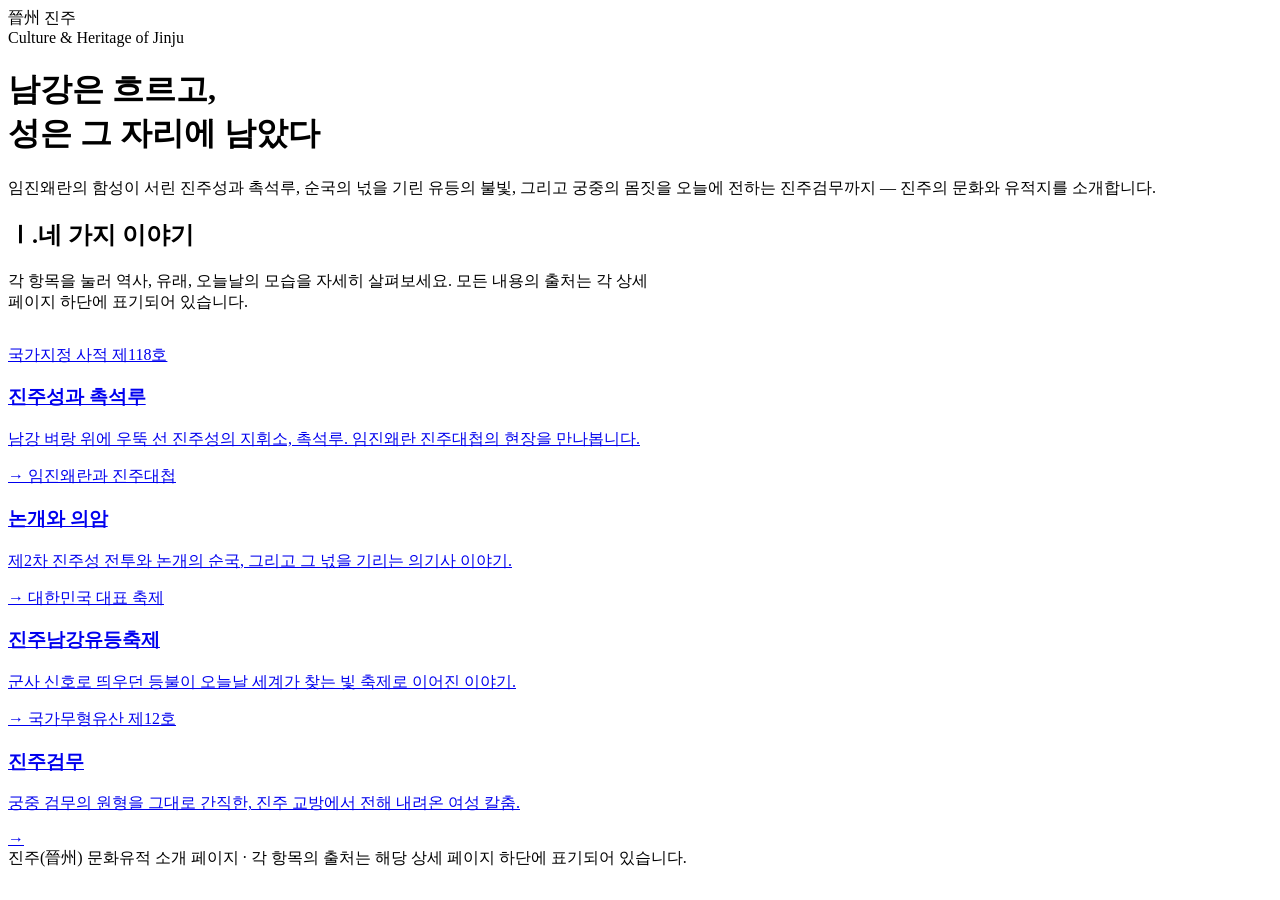
==== index.html @ b7993182 "Add files via upload" ====
<!DOCTYPE html>
<html lang="ko">
<head>
<meta charset="UTF-8">
<meta name="viewport" content="width=device-width, initial-scale=1.0">
<title>진주(晉州) — 남강과 성곽의 도시</title>
<link rel="stylesheet" href="assets/style.css">
</head>
<body>

<nav class="site-nav">
  <div class="brand">晉州 <span>진주</span></div>
</nav>

<header class="hero">
  <div class="lanterns" id="lanterns" aria-hidden="true"></div>
  <div class="hero-inner">
    <span class="eyebrow">Culture &amp; Heritage of Jinju</span>
    <h1>남강은 흐르고,<br>성은 그 자리에 남았다</h1>
    <p class="lede">
      임진왜란의 함성이 서린 진주성과 촉석루, 순국의 넋을 기린 유등의 불빛,
      그리고 궁중의 몸짓을 오늘에 전하는 진주검무까지 —
      진주의 문화와 유적지를 소개합니다.
    </p>
  </div>
</header>

<main>
  <section aria-label="소개 항목">
    <h2 class="section-title"><span class="no">Ⅰ.</span>네 가지 이야기</h2>
    <p class="lede-body muted" style="max-width:640px;">
      각 항목을 눌러 역사, 유래, 오늘날의 모습을 자세히 살펴보세요.
      모든 내용의 출처는 각 상세 페이지 하단에 표기되어 있습니다.
    </p>

    <div class="grid" style="margin-top:2rem;">
      <a class="card" href="jinjuseong/index.html">
        <span class="tag">국가지정 사적 제118호</span>
        <h3>진주성과 촉석루</h3>
        <p>남강 벼랑 위에 우뚝 선 진주성의 지휘소, 촉석루. 임진왜란 진주대첩의 현장을 만나봅니다.</p>
        <span class="arrow">→</span>
      </a>

      <a class="card" href="nongae/index.html">
        <span class="tag">임진왜란과 진주대첩</span>
        <h3>논개와 의암</h3>
        <p>제2차 진주성 전투와 논개의 순국, 그리고 그 넋을 기리는 의기사 이야기.</p>
        <span class="arrow">→</span>
      </a>

      <a class="card" href="yudeung/index.html">
        <span class="tag">대한민국 대표 축제</span>
        <h3>진주남강유등축제</h3>
        <p>군사 신호로 띄우던 등불이 오늘날 세계가 찾는 빛 축제로 이어진 이야기.</p>
        <span class="arrow">→</span>
      </a>

      <a class="card" href="geommu/index.html">
        <span class="tag">국가무형유산 제12호</span>
        <h3>진주검무</h3>
        <p>궁중 검무의 원형을 그대로 간직한, 진주 교방에서 전해 내려온 여성 칼춤.</p>
        <span class="arrow">→</span>
      </a>
    </div>
  </section>
</main>

<footer>
  진주(晉州) 문화유적 소개 페이지 · 각 항목의 출처는 해당 상세 페이지 하단에 표기되어 있습니다.
</footer>

<script>
  // 시그니처 요소: 남강에 떠오르는 유등(流燈) — 은은하게 위로 떠오르는 빛
  const layer = document.getElementById('lanterns');
  const COUNT = 14;
  for(let i=0;i<COUNT;i++){
    const el = document.createElement('div');
    el.className = 'lantern';
    const left = Math.random()*100;
    const delay = Math.random()*18;
    const duration = 14 + Math.random()*10;
    const drift = (Math.random()*60-30).toFixed(0)+'px';
    el.style.left = left+'%';
    el.style.animationDelay = delay+'s';
    el.style.animationDuration = duration+'s';
    el.style.setProperty('--drift', drift);
    layer.appendChild(el);
  }
</script>
</body>
</html>
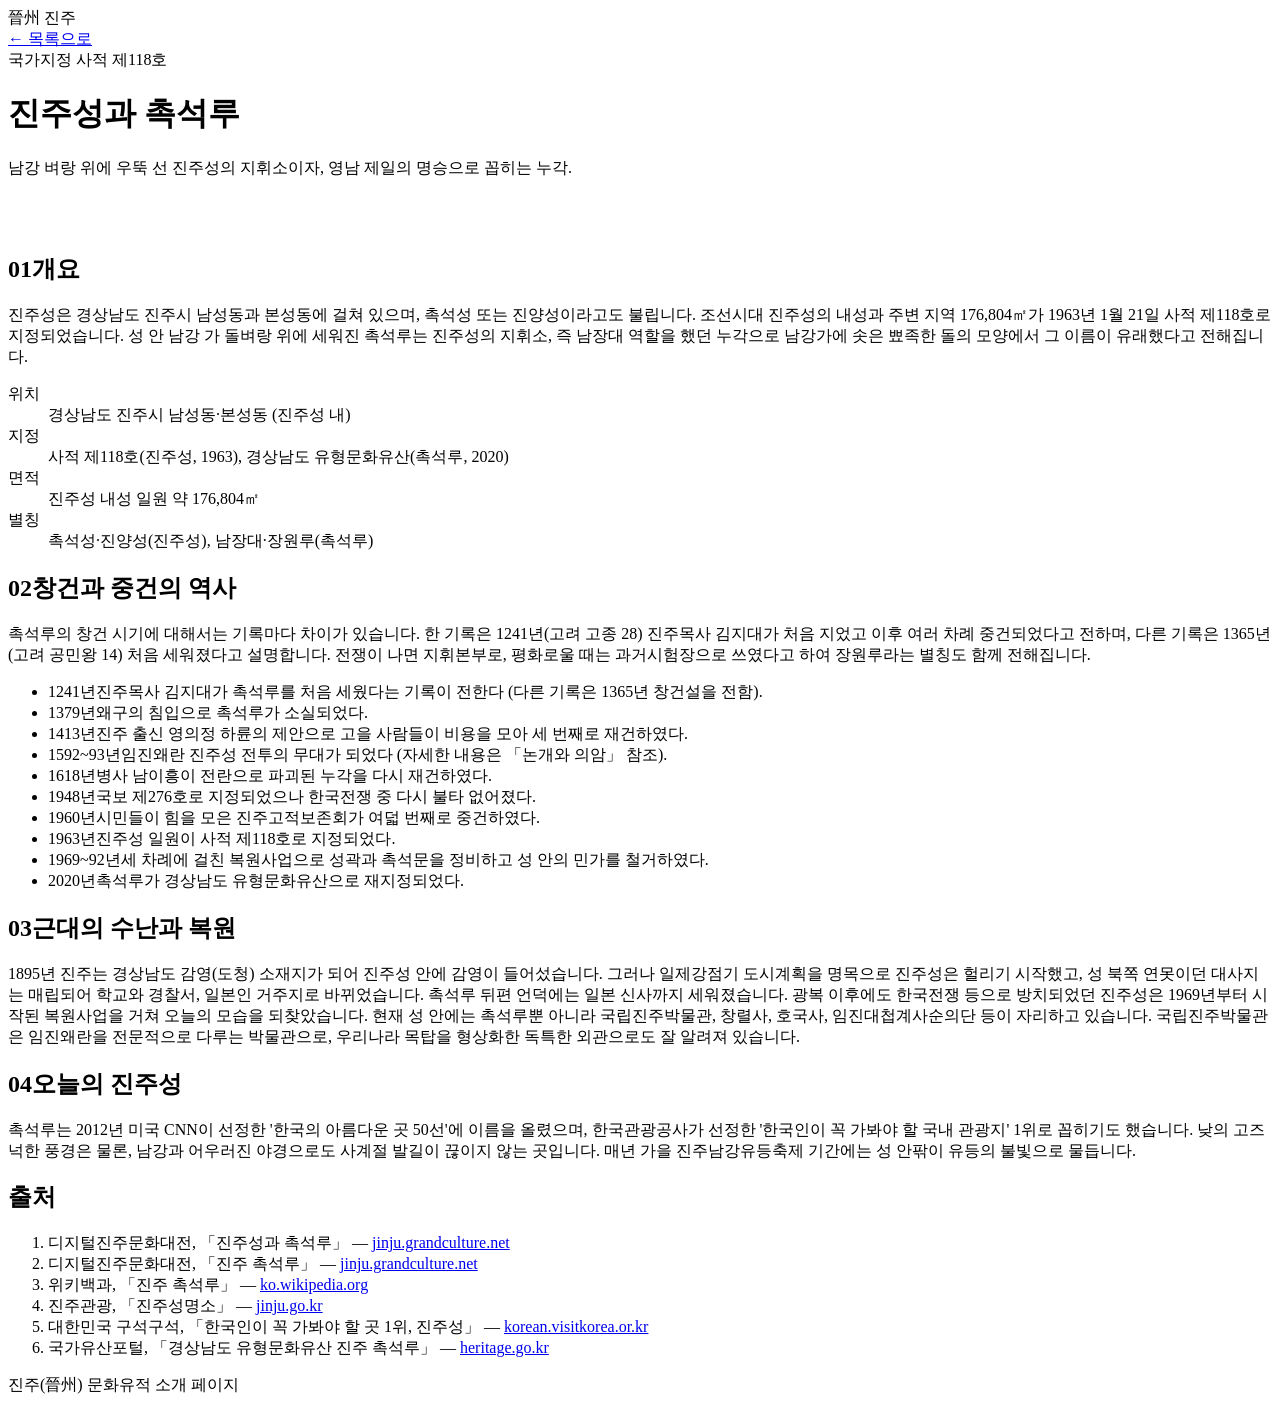
==== commit e47e5b0a: "Add files via upload" ====
--- a/index.html
+++ b/index.html
@@ -3,89 +3,103 @@
 <head>
 <meta charset="UTF-8">
 <meta name="viewport" content="width=device-width, initial-scale=1.0">
-<title>진주(晉州) — 남강과 성곽의 도시</title>
-<link rel="stylesheet" href="assets/style.css">
+<title>진주성과 촉석루 — 진주 문화유적</title>
+<link rel="stylesheet" href="../assets/style.css">
 </head>
 <body>
 
 <nav class="site-nav">
   <div class="brand">晉州 <span>진주</span></div>
+  <a class="back" href="../index.html">← 목록으로</a>
 </nav>
 
-<header class="hero">
-  <div class="lanterns" id="lanterns" aria-hidden="true"></div>
+<header class="hero" style="padding-bottom:2.4rem;">
   <div class="hero-inner">
-    <span class="eyebrow">Culture &amp; Heritage of Jinju</span>
-    <h1>남강은 흐르고,<br>성은 그 자리에 남았다</h1>
-    <p class="lede">
-      임진왜란의 함성이 서린 진주성과 촉석루, 순국의 넋을 기린 유등의 불빛,
-      그리고 궁중의 몸짓을 오늘에 전하는 진주검무까지 —
-      진주의 문화와 유적지를 소개합니다.
-    </p>
+    <span class="eyebrow">국가지정 사적 제118호</span>
+    <h1>진주성과 촉석루</h1>
+    <p class="lede">남강 벼랑 위에 우뚝 선 진주성의 지휘소이자, 영남 제일의 명승으로 꼽히는 누각.</p>
   </div>
 </header>
 
 <main>
-  <section aria-label="소개 항목">
-    <h2 class="section-title"><span class="no">Ⅰ.</span>네 가지 이야기</h2>
-    <p class="lede-body muted" style="max-width:640px;">
-      각 항목을 눌러 역사, 유래, 오늘날의 모습을 자세히 살펴보세요.
-      모든 내용의 출처는 각 상세 페이지 하단에 표기되어 있습니다.
+
+  <section>
+    <h2 class="section-title"><span class="no">01</span>개요</h2>
+    <p class="lede-body">
+      진주성은 경상남도 진주시 남성동과 본성동에 걸쳐 있으며, 촉석성 또는 진양성이라고도 불립니다.
+      조선시대 진주성의 내성과 주변 지역 176,804㎡가 1963년 1월 21일 사적 제118호로 지정되었습니다.
+      성 안 남강 가 돌벼랑 위에 세워진 촉석루는 진주성의 지휘소, 즉 남장대 역할을 했던 누각으로
+      남강가에 솟은 뾰족한 돌의 모양에서 그 이름이 유래했다고 전해집니다.
     </p>
-
-    <div class="grid" style="margin-top:2rem;">
-      <a class="card" href="jinjuseong/index.html">
-        <span class="tag">국가지정 사적 제118호</span>
-        <h3>진주성과 촉석루</h3>
-        <p>남강 벼랑 위에 우뚝 선 진주성의 지휘소, 촉석루. 임진왜란 진주대첩의 현장을 만나봅니다.</p>
-        <span class="arrow">→</span>
-      </a>
-
-      <a class="card" href="nongae/index.html">
-        <span class="tag">임진왜란과 진주대첩</span>
-        <h3>논개와 의암</h3>
-        <p>제2차 진주성 전투와 논개의 순국, 그리고 그 넋을 기리는 의기사 이야기.</p>
-        <span class="arrow">→</span>
-      </a>
-
-      <a class="card" href="yudeung/index.html">
-        <span class="tag">대한민국 대표 축제</span>
-        <h3>진주남강유등축제</h3>
-        <p>군사 신호로 띄우던 등불이 오늘날 세계가 찾는 빛 축제로 이어진 이야기.</p>
-        <span class="arrow">→</span>
-      </a>
-
-      <a class="card" href="geommu/index.html">
-        <span class="tag">국가무형유산 제12호</span>
-        <h3>진주검무</h3>
-        <p>궁중 검무의 원형을 그대로 간직한, 진주 교방에서 전해 내려온 여성 칼춤.</p>
-        <span class="arrow">→</span>
-      </a>
+    <div class="infobox">
+      <dl>
+        <dt>위치</dt><dd>경상남도 진주시 남성동·본성동 (진주성 내)</dd>
+        <dt>지정</dt><dd>사적 제118호(진주성, 1963), 경상남도 유형문화유산(촉석루, 2020)</dd>
+        <dt>면적</dt><dd>진주성 내성 일원 약 176,804㎡</dd>
+        <dt>별칭</dt><dd>촉석성·진양성(진주성), 남장대·장원루(촉석루)</dd>
+      </dl>
     </div>
   </section>
+
+  <section>
+    <h2 class="section-title"><span class="no">02</span>창건과 중건의 역사</h2>
+    <p class="lede-body">
+      촉석루의 창건 시기에 대해서는 기록마다 차이가 있습니다. 한 기록은 1241년(고려 고종 28)
+      진주목사 김지대가 처음 지었고 이후 여러 차례 중건되었다고 전하며, 다른 기록은 1365년(고려 공민왕 14)
+      처음 세워졌다고 설명합니다. 전쟁이 나면 지휘본부로, 평화로울 때는 과거시험장으로 쓰였다고 하여
+      장원루라는 별칭도 함께 전해집니다.
+    </p>
+    <ul class="timeline">
+      <li><span class="year">1241년</span><span class="desc">진주목사 김지대가 촉석루를 처음 세웠다는 기록이 전한다 (다른 기록은 1365년 창건설을 전함).</span></li>
+      <li><span class="year">1379년</span><span class="desc">왜구의 침입으로 촉석루가 소실되었다.</span></li>
+      <li><span class="year">1413년</span><span class="desc">진주 출신 영의정 하륜의 제안으로 고을 사람들이 비용을 모아 세 번째로 재건하였다.</span></li>
+      <li><span class="year">1592~93년</span><span class="desc">임진왜란 진주성 전투의 무대가 되었다 (자세한 내용은 「논개와 의암」 참조).</span></li>
+      <li><span class="year">1618년</span><span class="desc">병사 남이흥이 전란으로 파괴된 누각을 다시 재건하였다.</span></li>
+      <li><span class="year">1948년</span><span class="desc">국보 제276호로 지정되었으나 한국전쟁 중 다시 불타 없어졌다.</span></li>
+      <li><span class="year">1960년</span><span class="desc">시민들이 힘을 모은 진주고적보존회가 여덟 번째로 중건하였다.</span></li>
+      <li><span class="year">1963년</span><span class="desc">진주성 일원이 사적 제118호로 지정되었다.</span></li>
+      <li><span class="year">1969~92년</span><span class="desc">세 차례에 걸친 복원사업으로 성곽과 촉석문을 정비하고 성 안의 민가를 철거하였다.</span></li>
+      <li><span class="year">2020년</span><span class="desc">촉석루가 경상남도 유형문화유산으로 재지정되었다.</span></li>
+    </ul>
+  </section>
+
+  <section>
+    <h2 class="section-title"><span class="no">03</span>근대의 수난과 복원</h2>
+    <p class="lede-body">
+      1895년 진주는 경상남도 감영(도청) 소재지가 되어 진주성 안에 감영이 들어섰습니다.
+      그러나 일제강점기 도시계획을 명목으로 진주성은 헐리기 시작했고, 성 북쪽 연못이던 대사지는
+      매립되어 학교와 경찰서, 일본인 거주지로 바뀌었습니다. 촉석루 뒤편 언덕에는 일본 신사까지
+      세워졌습니다. 광복 이후에도 한국전쟁 등으로 방치되었던 진주성은 1969년부터 시작된 복원사업을
+      거쳐 오늘의 모습을 되찾았습니다. 현재 성 안에는 촉석루뿐 아니라 국립진주박물관, 창렬사, 호국사,
+      임진대첩계사순의단 등이 자리하고 있습니다. 국립진주박물관은 임진왜란을 전문적으로 다루는
+      박물관으로, 우리나라 목탑을 형상화한 독특한 외관으로도 잘 알려져 있습니다.
+    </p>
+  </section>
+
+  <section>
+    <h2 class="section-title"><span class="no">04</span>오늘의 진주성</h2>
+    <p class="lede-body">
+      촉석루는 2012년 미국 CNN이 선정한 '한국의 아름다운 곳 50선'에 이름을 올렸으며,
+      한국관광공사가 선정한 '한국인이 꼭 가봐야 할 국내 관광지' 1위로 꼽히기도 했습니다.
+      낮의 고즈넉한 풍경은 물론, 남강과 어우러진 야경으로도 사계절 발길이 끊이지 않는 곳입니다.
+      매년 가을 진주남강유등축제 기간에는 성 안팎이 유등의 불빛으로 물듭니다.
+    </p>
+  </section>
+
+  <section class="sources">
+    <h2>출처</h2>
+    <ol>
+      <li>디지털진주문화대전, 「진주성과 촉석루」 — <a href="https://jinju.grandculture.net/jinju/toc/GC00403210" target="_blank" rel="noopener">jinju.grandculture.net</a></li>
+      <li>디지털진주문화대전, 「진주 촉석루」 — <a href="https://jinju.grandculture.net/jinju/toc/GC00402337" target="_blank" rel="noopener">jinju.grandculture.net</a></li>
+      <li>위키백과, 「진주 촉석루」 — <a href="https://ko.wikipedia.org/wiki/진주_촉석루" target="_blank" rel="noopener">ko.wikipedia.org</a></li>
+      <li>진주관광, 「진주성명소」 — <a href="https://www.jinju.go.kr/02232/02818/02237.web?amode=view&idx=504" target="_blank" rel="noopener">jinju.go.kr</a></li>
+      <li>대한민국 구석구석, 「한국인이 꼭 가봐야 할 곳 1위, 진주성」 — <a href="https://korean.visitkorea.or.kr/detail/rem_detail.do?cotid=15aab52d-107e-4a7e-a38b-30fc4e5227a2" target="_blank" rel="noopener">korean.visitkorea.or.kr</a></li>
+      <li>국가유산포털, 「경상남도 유형문화유산 진주 촉석루」 — <a href="https://www.heritage.go.kr/heri/cul/culSelectDetail.do?ccbaCpno=2113806660000" target="_blank" rel="noopener">heritage.go.kr</a></li>
+    </ol>
+  </section>
+
 </main>
 
-<footer>
-  진주(晉州) 문화유적 소개 페이지 · 각 항목의 출처는 해당 상세 페이지 하단에 표기되어 있습니다.
-</footer>
-
-<script>
-  // 시그니처 요소: 남강에 떠오르는 유등(流燈) — 은은하게 위로 떠오르는 빛
-  const layer = document.getElementById('lanterns');
-  const COUNT = 14;
-  for(let i=0;i<COUNT;i++){
-    const el = document.createElement('div');
-    el.className = 'lantern';
-    const left = Math.random()*100;
-    const delay = Math.random()*18;
-    const duration = 14 + Math.random()*10;
-    const drift = (Math.random()*60-30).toFixed(0)+'px';
-    el.style.left = left+'%';
-    el.style.animationDelay = delay+'s';
-    el.style.animationDuration = duration+'s';
-    el.style.setProperty('--drift', drift);
-    layer.appendChild(el);
-  }
-</script>
+<footer>진주(晉州) 문화유적 소개 페이지</footer>
 </body>
 </html>
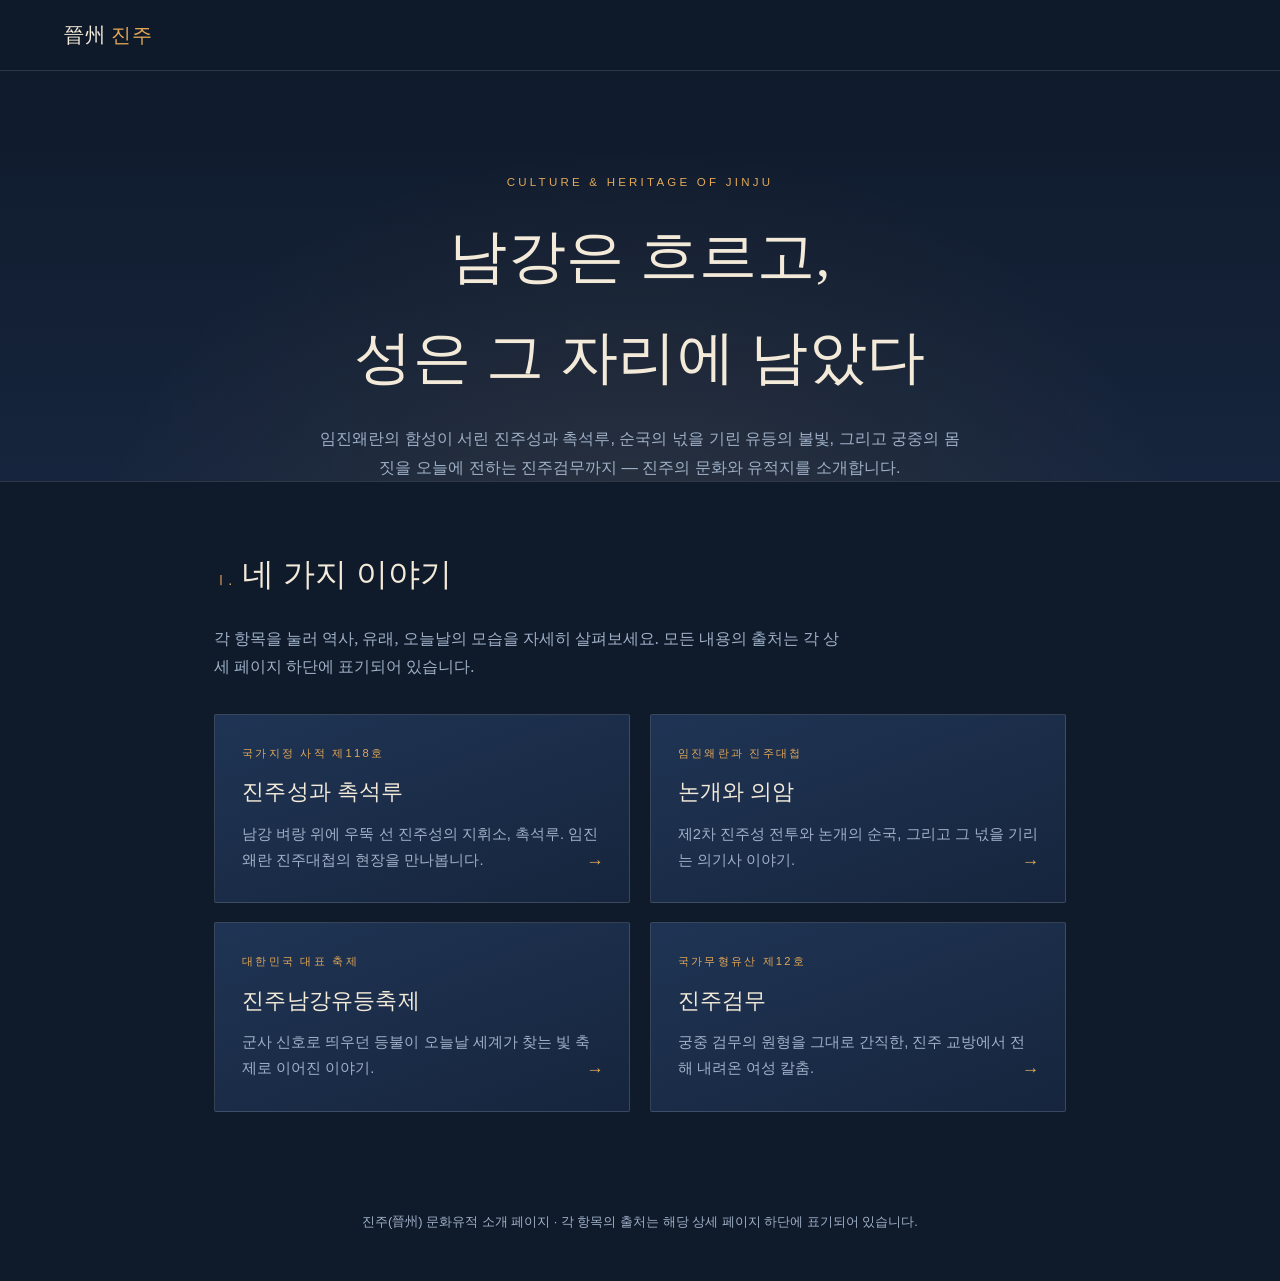
==== commit 45e9e931: "Add files via upload" ====
--- a/index.html
+++ b/index.html
@@ -3,103 +3,89 @@
 <head>
 <meta charset="UTF-8">
 <meta name="viewport" content="width=device-width, initial-scale=1.0">
-<title>진주성과 촉석루 — 진주 문화유적</title>
-<link rel="stylesheet" href="../assets/style.css">
+<title>진주(晉州) — 남강과 성곽의 도시</title>
+<link rel="stylesheet" href="assets/style.css">
 </head>
 <body>
 
 <nav class="site-nav">
   <div class="brand">晉州 <span>진주</span></div>
-  <a class="back" href="../index.html">← 목록으로</a>
 </nav>
 
-<header class="hero" style="padding-bottom:2.4rem;">
+<header class="hero">
+  <div class="lanterns" id="lanterns" aria-hidden="true"></div>
   <div class="hero-inner">
-    <span class="eyebrow">국가지정 사적 제118호</span>
-    <h1>진주성과 촉석루</h1>
-    <p class="lede">남강 벼랑 위에 우뚝 선 진주성의 지휘소이자, 영남 제일의 명승으로 꼽히는 누각.</p>
+    <span class="eyebrow">Culture &amp; Heritage of Jinju</span>
+    <h1>남강은 흐르고,<br>성은 그 자리에 남았다</h1>
+    <p class="lede">
+      임진왜란의 함성이 서린 진주성과 촉석루, 순국의 넋을 기린 유등의 불빛,
+      그리고 궁중의 몸짓을 오늘에 전하는 진주검무까지 —
+      진주의 문화와 유적지를 소개합니다.
+    </p>
   </div>
 </header>
 
 <main>
+  <section aria-label="소개 항목">
+    <h2 class="section-title"><span class="no">Ⅰ.</span>네 가지 이야기</h2>
+    <p class="lede-body muted" style="max-width:640px;">
+      각 항목을 눌러 역사, 유래, 오늘날의 모습을 자세히 살펴보세요.
+      모든 내용의 출처는 각 상세 페이지 하단에 표기되어 있습니다.
+    </p>
 
-  <section>
-    <h2 class="section-title"><span class="no">01</span>개요</h2>
-    <p class="lede-body">
-      진주성은 경상남도 진주시 남성동과 본성동에 걸쳐 있으며, 촉석성 또는 진양성이라고도 불립니다.
-      조선시대 진주성의 내성과 주변 지역 176,804㎡가 1963년 1월 21일 사적 제118호로 지정되었습니다.
-      성 안 남강 가 돌벼랑 위에 세워진 촉석루는 진주성의 지휘소, 즉 남장대 역할을 했던 누각으로
-      남강가에 솟은 뾰족한 돌의 모양에서 그 이름이 유래했다고 전해집니다.
-    </p>
-    <div class="infobox">
-      <dl>
-        <dt>위치</dt><dd>경상남도 진주시 남성동·본성동 (진주성 내)</dd>
-        <dt>지정</dt><dd>사적 제118호(진주성, 1963), 경상남도 유형문화유산(촉석루, 2020)</dd>
-        <dt>면적</dt><dd>진주성 내성 일원 약 176,804㎡</dd>
-        <dt>별칭</dt><dd>촉석성·진양성(진주성), 남장대·장원루(촉석루)</dd>
-      </dl>
+    <div class="grid" style="margin-top:2rem;">
+      <a class="card" href="jinjuseong/index.html">
+        <span class="tag">국가지정 사적 제118호</span>
+        <h3>진주성과 촉석루</h3>
+        <p>남강 벼랑 위에 우뚝 선 진주성의 지휘소, 촉석루. 임진왜란 진주대첩의 현장을 만나봅니다.</p>
+        <span class="arrow">→</span>
+      </a>
+
+      <a class="card" href="nongae/index.html">
+        <span class="tag">임진왜란과 진주대첩</span>
+        <h3>논개와 의암</h3>
+        <p>제2차 진주성 전투와 논개의 순국, 그리고 그 넋을 기리는 의기사 이야기.</p>
+        <span class="arrow">→</span>
+      </a>
+
+      <a class="card" href="yudeung/index.html">
+        <span class="tag">대한민국 대표 축제</span>
+        <h3>진주남강유등축제</h3>
+        <p>군사 신호로 띄우던 등불이 오늘날 세계가 찾는 빛 축제로 이어진 이야기.</p>
+        <span class="arrow">→</span>
+      </a>
+
+      <a class="card" href="geommu/index.html">
+        <span class="tag">국가무형유산 제12호</span>
+        <h3>진주검무</h3>
+        <p>궁중 검무의 원형을 그대로 간직한, 진주 교방에서 전해 내려온 여성 칼춤.</p>
+        <span class="arrow">→</span>
+      </a>
     </div>
   </section>
-
-  <section>
-    <h2 class="section-title"><span class="no">02</span>창건과 중건의 역사</h2>
-    <p class="lede-body">
-      촉석루의 창건 시기에 대해서는 기록마다 차이가 있습니다. 한 기록은 1241년(고려 고종 28)
-      진주목사 김지대가 처음 지었고 이후 여러 차례 중건되었다고 전하며, 다른 기록은 1365년(고려 공민왕 14)
-      처음 세워졌다고 설명합니다. 전쟁이 나면 지휘본부로, 평화로울 때는 과거시험장으로 쓰였다고 하여
-      장원루라는 별칭도 함께 전해집니다.
-    </p>
-    <ul class="timeline">
-      <li><span class="year">1241년</span><span class="desc">진주목사 김지대가 촉석루를 처음 세웠다는 기록이 전한다 (다른 기록은 1365년 창건설을 전함).</span></li>
-      <li><span class="year">1379년</span><span class="desc">왜구의 침입으로 촉석루가 소실되었다.</span></li>
-      <li><span class="year">1413년</span><span class="desc">진주 출신 영의정 하륜의 제안으로 고을 사람들이 비용을 모아 세 번째로 재건하였다.</span></li>
-      <li><span class="year">1592~93년</span><span class="desc">임진왜란 진주성 전투의 무대가 되었다 (자세한 내용은 「논개와 의암」 참조).</span></li>
-      <li><span class="year">1618년</span><span class="desc">병사 남이흥이 전란으로 파괴된 누각을 다시 재건하였다.</span></li>
-      <li><span class="year">1948년</span><span class="desc">국보 제276호로 지정되었으나 한국전쟁 중 다시 불타 없어졌다.</span></li>
-      <li><span class="year">1960년</span><span class="desc">시민들이 힘을 모은 진주고적보존회가 여덟 번째로 중건하였다.</span></li>
-      <li><span class="year">1963년</span><span class="desc">진주성 일원이 사적 제118호로 지정되었다.</span></li>
-      <li><span class="year">1969~92년</span><span class="desc">세 차례에 걸친 복원사업으로 성곽과 촉석문을 정비하고 성 안의 민가를 철거하였다.</span></li>
-      <li><span class="year">2020년</span><span class="desc">촉석루가 경상남도 유형문화유산으로 재지정되었다.</span></li>
-    </ul>
-  </section>
-
-  <section>
-    <h2 class="section-title"><span class="no">03</span>근대의 수난과 복원</h2>
-    <p class="lede-body">
-      1895년 진주는 경상남도 감영(도청) 소재지가 되어 진주성 안에 감영이 들어섰습니다.
-      그러나 일제강점기 도시계획을 명목으로 진주성은 헐리기 시작했고, 성 북쪽 연못이던 대사지는
-      매립되어 학교와 경찰서, 일본인 거주지로 바뀌었습니다. 촉석루 뒤편 언덕에는 일본 신사까지
-      세워졌습니다. 광복 이후에도 한국전쟁 등으로 방치되었던 진주성은 1969년부터 시작된 복원사업을
-      거쳐 오늘의 모습을 되찾았습니다. 현재 성 안에는 촉석루뿐 아니라 국립진주박물관, 창렬사, 호국사,
-      임진대첩계사순의단 등이 자리하고 있습니다. 국립진주박물관은 임진왜란을 전문적으로 다루는
-      박물관으로, 우리나라 목탑을 형상화한 독특한 외관으로도 잘 알려져 있습니다.
-    </p>
-  </section>
-
-  <section>
-    <h2 class="section-title"><span class="no">04</span>오늘의 진주성</h2>
-    <p class="lede-body">
-      촉석루는 2012년 미국 CNN이 선정한 '한국의 아름다운 곳 50선'에 이름을 올렸으며,
-      한국관광공사가 선정한 '한국인이 꼭 가봐야 할 국내 관광지' 1위로 꼽히기도 했습니다.
-      낮의 고즈넉한 풍경은 물론, 남강과 어우러진 야경으로도 사계절 발길이 끊이지 않는 곳입니다.
-      매년 가을 진주남강유등축제 기간에는 성 안팎이 유등의 불빛으로 물듭니다.
-    </p>
-  </section>
-
-  <section class="sources">
-    <h2>출처</h2>
-    <ol>
-      <li>디지털진주문화대전, 「진주성과 촉석루」 — <a href="https://jinju.grandculture.net/jinju/toc/GC00403210" target="_blank" rel="noopener">jinju.grandculture.net</a></li>
-      <li>디지털진주문화대전, 「진주 촉석루」 — <a href="https://jinju.grandculture.net/jinju/toc/GC00402337" target="_blank" rel="noopener">jinju.grandculture.net</a></li>
-      <li>위키백과, 「진주 촉석루」 — <a href="https://ko.wikipedia.org/wiki/진주_촉석루" target="_blank" rel="noopener">ko.wikipedia.org</a></li>
-      <li>진주관광, 「진주성명소」 — <a href="https://www.jinju.go.kr/02232/02818/02237.web?amode=view&idx=504" target="_blank" rel="noopener">jinju.go.kr</a></li>
-      <li>대한민국 구석구석, 「한국인이 꼭 가봐야 할 곳 1위, 진주성」 — <a href="https://korean.visitkorea.or.kr/detail/rem_detail.do?cotid=15aab52d-107e-4a7e-a38b-30fc4e5227a2" target="_blank" rel="noopener">korean.visitkorea.or.kr</a></li>
-      <li>국가유산포털, 「경상남도 유형문화유산 진주 촉석루」 — <a href="https://www.heritage.go.kr/heri/cul/culSelectDetail.do?ccbaCpno=2113806660000" target="_blank" rel="noopener">heritage.go.kr</a></li>
-    </ol>
-  </section>
-
 </main>
 
-<footer>진주(晉州) 문화유적 소개 페이지</footer>
+<footer>
+  진주(晉州) 문화유적 소개 페이지 · 각 항목의 출처는 해당 상세 페이지 하단에 표기되어 있습니다.
+</footer>
+
+<script>
+  // 시그니처 요소: 남강에 떠오르는 유등(流燈) — 은은하게 위로 떠오르는 빛
+  const layer = document.getElementById('lanterns');
+  const COUNT = 14;
+  for(let i=0;i<COUNT;i++){
+    const el = document.createElement('div');
+    el.className = 'lantern';
+    const left = Math.random()*100;
+    const delay = Math.random()*18;
+    const duration = 14 + Math.random()*10;
+    const drift = (Math.random()*60-30).toFixed(0)+'px';
+    el.style.left = left+'%';
+    el.style.animationDelay = delay+'s';
+    el.style.animationDuration = duration+'s';
+    el.style.setProperty('--drift', drift);
+    layer.appendChild(el);
+  }
+</script>
 </body>
 </html>
--- a/assets/style.css
+++ b/assets/style.css
@@ -0,0 +1,228 @@
+/* ============================================================
+   진주(晉州) 문화유적 소개 사이트 — 공통 스타일
+   팔레트: 남강의 밤(--ink), 유등의 빛(--gold), 단청의 붉음(--crimson)
+   ============================================================ */
+
+@import url('https://fonts.googleapis.com/css2?family=Song+Myung&family=Noto+Serif+KR:wght@400;500;600;700&family=Noto+Sans+KR:wght@400;500;600&display=swap');
+
+:root{
+  --ink: #0f1a2b;        /* 남강의 밤하늘 */
+  --ink-2: #16253d;      /* 성곽 그림자 */
+  --ink-3: #1f3454;      /* 카드 배경 */
+  --stone: #5b6472;      /* 진주성 돌담 */
+  --gold: #e3a857;       /* 유등의 빛 */
+  --gold-soft: #f0c98a;
+  --crimson: #b23a48;    /* 단청·의암의 붉음 */
+  --cream: #f3ead9;      /* 한지·등불 종이 */
+  --muted: #9fb0c7;
+  --line: rgba(243,234,217,0.14);
+  --radius: 2px;
+}
+
+*{ box-sizing: border-box; }
+
+html{ scroll-behavior: smooth; }
+
+body{
+  margin:0;
+  background: var(--ink);
+  color: var(--cream);
+  font-family: 'Noto Serif KR', serif;
+  line-height: 1.75;
+  -webkit-font-smoothing: antialiased;
+}
+
+h1,h2,h3,.display{
+  font-family: 'Song Myung', 'Noto Serif KR', serif;
+  font-weight: 400;
+  letter-spacing: 0.01em;
+  color: var(--cream);
+}
+
+a{ color: inherit; text-decoration: none; }
+
+.eyebrow{
+  font-family: 'Noto Sans KR', sans-serif;
+  font-size: 0.72rem;
+  letter-spacing: 0.28em;
+  text-transform: uppercase;
+  color: var(--gold);
+  display:inline-block;
+  margin-bottom: 0.9rem;
+}
+
+/* ---------- 네비게이션 ---------- */
+.site-nav{
+  position: sticky; top:0; z-index: 50;
+  display:flex; align-items:center; justify-content:space-between;
+  padding: 1.1rem clamp(1.2rem, 5vw, 4rem);
+  background: rgba(15,26,43,0.86);
+  backdrop-filter: blur(8px);
+  border-bottom: 1px solid var(--line);
+}
+.site-nav .brand{
+  font-family:'Song Myung', serif;
+  font-size:1.25rem;
+  letter-spacing: 0.04em;
+}
+.site-nav .brand span{ color: var(--gold); }
+.site-nav .back{
+  font-family:'Noto Sans KR', sans-serif;
+  font-size: 0.85rem;
+  color: var(--muted);
+  border:1px solid var(--line);
+  padding: 0.45rem 0.9rem;
+  border-radius: var(--radius);
+  transition: all .2s ease;
+}
+.site-nav .back:hover{ color: var(--gold); border-color: var(--gold); }
+
+/* ---------- 히어로 ---------- */
+.hero{
+  position: relative;
+  overflow:hidden;
+  padding: clamp(3rem, 8vw, 6rem) clamp(1.2rem, 5vw, 4rem) 0;
+  background:
+    radial-gradient(ellipse at 50% 120%, rgba(227,168,87,0.10), transparent 60%),
+    linear-gradient(180deg, var(--ink) 0%, var(--ink-2) 100%);
+  border-bottom: 1px solid var(--line);
+}
+.hero-inner{ max-width: 900px; margin: 0 auto; text-align:center; position:relative; z-index:2; }
+.hero h1{ font-size: clamp(2.3rem, 5.4vw, 3.6rem); margin: 0 0 1rem; }
+.hero p.lede{
+  font-family:'Noto Sans KR', sans-serif;
+  color: var(--muted);
+  font-size: 1.02rem;
+  max-width: 640px;
+  margin: 0 auto;
+}
+
+/* 히어로 삽화 (직접 제작한 SVG 일러스트) */
+.hero-art{
+  position: relative;
+  z-index: 2;
+  margin: clamp(2.2rem, 5vw, 3.4rem) auto 0;
+  max-width: 1100px;
+  padding-bottom: clamp(1.6rem, 4vw, 2.6rem);
+}
+.hero-art svg{ width:100%; height:auto; display:block; }
+
+/* 카드 삽화 */
+.card-art{
+  border-radius: var(--radius);
+  overflow:hidden;
+  margin: -1.8rem -1.7rem 1.1rem;
+  background: linear-gradient(180deg, var(--ink-2), var(--ink-3));
+}
+.card-art svg{ width:100%; height:auto; display:block; }
+
+/* 유등 애니메이션 (시그니처 요소) */
+.lanterns{ position:absolute; inset:0; z-index:1; pointer-events:none; }
+.lantern{
+  position:absolute; bottom:-40px;
+  width: 14px; height: 18px;
+  background: radial-gradient(ellipse at 50% 40%, var(--gold-soft), var(--gold) 60%, transparent 100%);
+  border-radius: 3px;
+  opacity:0.85;
+  filter: drop-shadow(0 0 6px rgba(227,168,87,0.6));
+  animation: rise linear infinite;
+}
+@keyframes rise{
+  0%{ transform: translateY(0) translateX(0); opacity:0; }
+  8%{ opacity:0.9; }
+  92%{ opacity:0.7; }
+  100%{ transform: translateY(-620px) translateX(var(--drift,20px)); opacity:0; }
+}
+@media (prefers-reduced-motion: reduce){
+  .lantern{ animation: none; opacity:0.4; }
+}
+
+/* ---------- 섹션 공통 ---------- */
+main{ max-width: 980px; margin: 0 auto; padding: 0 clamp(1.2rem, 5vw, 4rem); }
+section{ padding: clamp(2.4rem, 6vw, 4rem) 0; border-bottom: 1px solid var(--line); }
+section:last-of-type{ border-bottom: none; }
+.section-title{ font-size: clamp(1.5rem, 3vw, 2rem); margin: 0 0 1.4rem; }
+.section-title .no{ color: var(--gold); font-family:'Noto Sans KR',sans-serif; font-size:0.9rem; margin-right:0.6rem; }
+p{ margin: 0 0 1rem; }
+.lede-body{ color: var(--cream); font-size: 1.02rem; }
+.muted{ color: var(--muted); }
+
+/* ---------- 카드 그리드 (메인 페이지) ---------- */
+.grid{
+  display:grid;
+  grid-template-columns: repeat(2, 1fr);
+  gap: 1.2rem;
+}
+@media (max-width: 700px){ .grid{ grid-template-columns: 1fr; } }
+
+.card{
+  display:block;
+  background: linear-gradient(160deg, var(--ink-3), var(--ink-2));
+  border: 1px solid var(--line);
+  border-radius: var(--radius);
+  padding: 1.8rem 1.7rem;
+  transition: transform .25s ease, border-color .25s ease, box-shadow .25s ease;
+  position: relative;
+}
+.card:hover{
+  transform: translateY(-4px);
+  border-color: rgba(227,168,87,0.55);
+  box-shadow: 0 14px 34px rgba(0,0,0,0.35);
+}
+.card .tag{
+  font-family:'Noto Sans KR', sans-serif;
+  font-size:0.7rem; letter-spacing:0.2em; text-transform:uppercase;
+  color: var(--gold); margin-bottom:0.7rem; display:block;
+}
+.card h3{ font-size:1.35rem; margin: 0 0 0.6rem; }
+.card p{ color: var(--muted); font-family:'Noto Sans KR', sans-serif; font-size:0.92rem; margin:0; }
+.card .arrow{ position:absolute; right:1.6rem; bottom:1.6rem; color: var(--gold); font-size:1.1rem; }
+
+/* ---------- 정보 표 ---------- */
+.infobox{
+  background: var(--ink-3);
+  border: 1px solid var(--line);
+  border-radius: var(--radius);
+  padding: 1.4rem 1.6rem;
+  font-family:'Noto Sans KR', sans-serif;
+  font-size: 0.92rem;
+}
+.infobox dl{ display:grid; grid-template-columns: 110px 1fr; row-gap: 0.55rem; margin:0; }
+.infobox dt{ color: var(--gold); }
+.infobox dd{ margin:0; color: var(--cream); }
+
+/* ---------- 타임라인 ---------- */
+.timeline{ list-style:none; margin:0; padding:0; }
+.timeline li{
+  display:grid; grid-template-columns: 92px 1fr;
+  gap: 1.2rem;
+  padding: 1rem 0;
+  border-top: 1px solid var(--line);
+}
+.timeline li:first-child{ border-top:none; }
+.timeline .year{
+  font-family:'Noto Sans KR', sans-serif;
+  color: var(--gold); font-size:0.95rem; white-space:nowrap;
+}
+.timeline .desc{ color: var(--cream); font-size:0.98rem; }
+
+/* ---------- 출처 ---------- */
+.sources{
+  font-family:'Noto Sans KR', sans-serif;
+  font-size: 0.82rem;
+  color: var(--muted);
+}
+.sources h2{ font-size:1.05rem; color: var(--cream); margin-bottom:0.9rem; font-family:'Noto Sans KR',sans-serif; }
+.sources ol{ padding-left: 1.2rem; margin:0; }
+.sources li{ margin-bottom: 0.5rem; }
+.sources a{ color: var(--gold-soft); border-bottom: 1px dotted rgba(227,168,87,0.4); word-break: break-all; }
+.sources a:hover{ color: var(--gold); }
+
+/* ---------- 푸터 ---------- */
+footer{
+  padding: 2.2rem clamp(1.2rem, 5vw, 4rem) 3rem;
+  text-align:center;
+  font-family:'Noto Sans KR', sans-serif;
+  font-size: 0.8rem;
+  color: var(--muted);
+}
